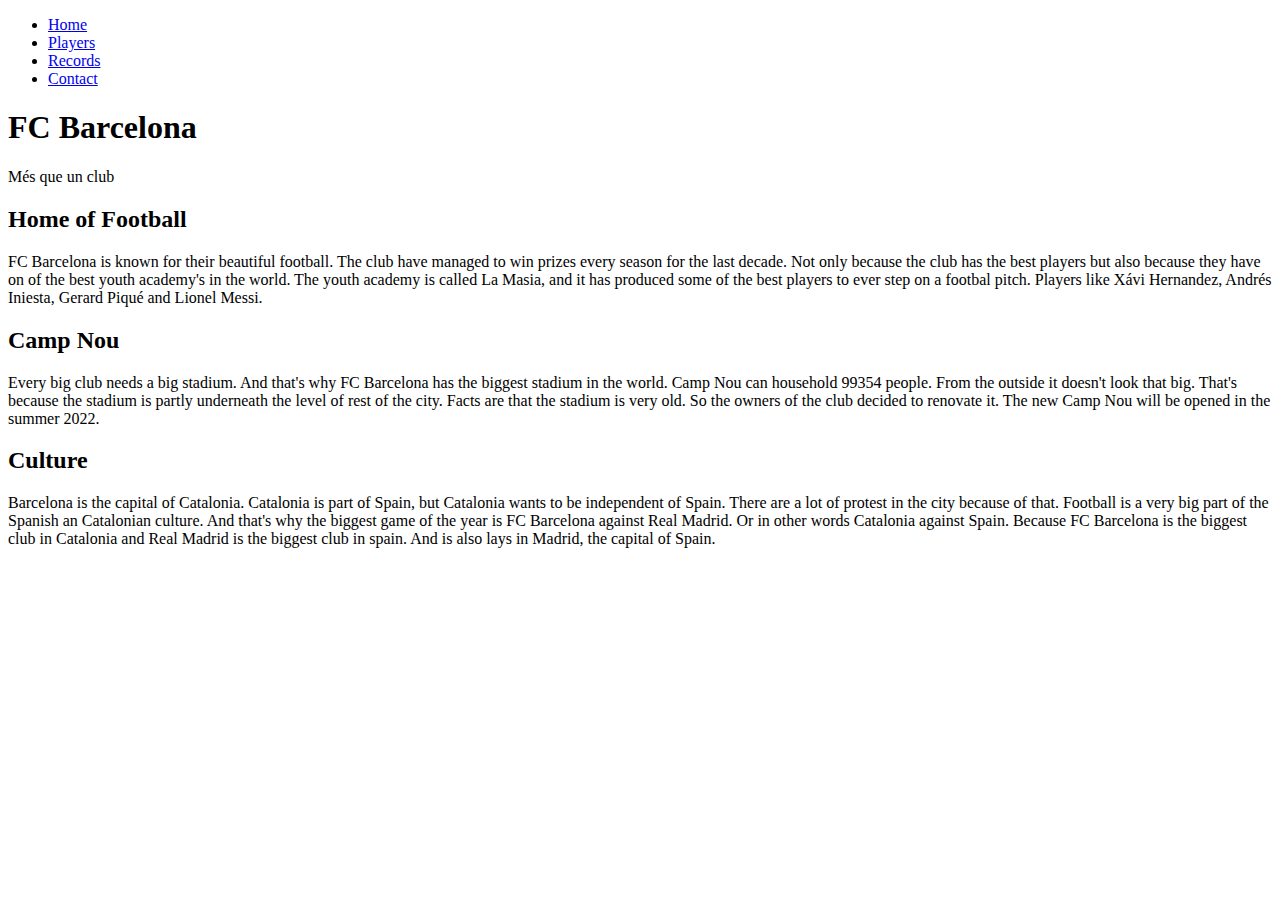
==== index.html @ 8a510df5 "Add files via upload" ====
<!DOCTYPE html>
<html lang="en">
<head>
<meta charset="utf-8"/>
    <title>FcBarcelona</title>
    <link href="https://fonts.googleapis.com/css?family=Lato&display=swap" rel="stylesheet">
    <link rel="stylesheet" href="./styling/stylesheet.css">
</head>
<body>
    <header>
        <nav>
            <ul>
                <li><a href="index.html">Home</a></li>
                <li><a href="players.html">Players</a></li>
                <li><a href="records.html">Records</a></li>
                <li><a href="#">Contact</a></li>
            </ul>
        </nav>
        <h1>FC Barcelona</h1> 
            <p class="slogan">Més que un club</p>
    </header>
    <main>
            <article>
            <section class="homeinfo">
                <h2>Home of Football</h2>
                    <p>FC Barcelona is known for their beautiful football. The club have managed to win prizes every season for the last decade. Not only because the club has the best players but also because they have on of the best youth academy's in the world. The youth academy is called La Masia, and it has produced some of the best players to ever step on a footbal pitch. Players like X&aacute;vi Hernandez, Andr&eacute;s Iniesta, Gerard Piqu&eacute; and Lionel Messi.</p>
            </section>
            <section class="homeinfo">
                <h2>Camp Nou</h2>
                    <p>Every big club needs a big stadium. And that's why FC Barcelona has the biggest stadium in the world. Camp Nou can household 99354 people. From the outside it doesn't look that big. That's because the stadium is partly underneath the level of rest of the city. Facts are that the stadium is very old. So the owners of the club decided to renovate it. The new Camp Nou will be opened in the summer 2022.</p>
            </section>
            <section class="homeinfo">
                <h2>Culture</h2>
                    <p>Barcelona is the capital of Catalonia. Catalonia is part of Spain, but Catalonia wants to be independent of Spain. There are a lot of protest in the city because of that. Football is a very big part of the Spanish an Catalonian culture. And that's why the biggest game of the year is FC Barcelona against Real Madrid. Or in other words Catalonia against Spain. Because FC Barcelona is the biggest club in Catalonia and Real Madrid is the biggest club in spain. And is also lays in Madrid, the capital of Spain. </p>
            </section>
        </article>
    </main>
</body>
</html>
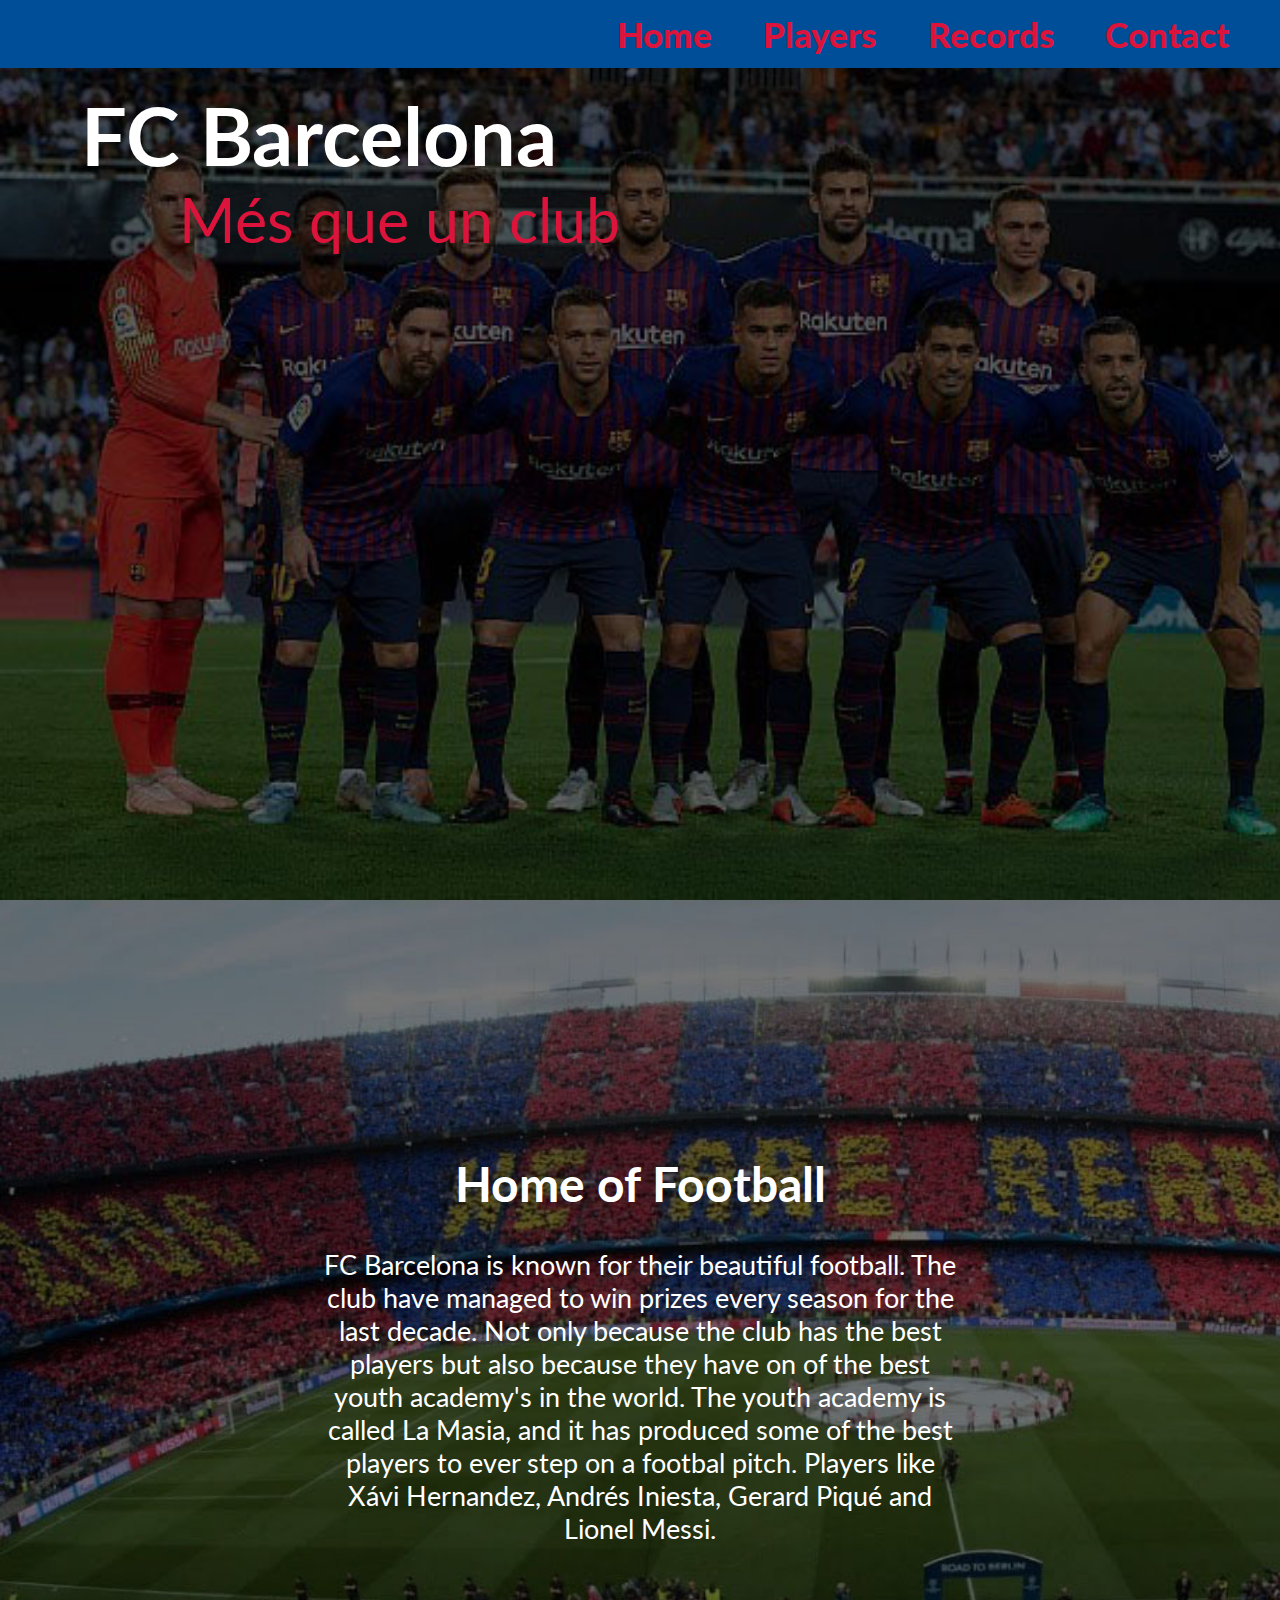
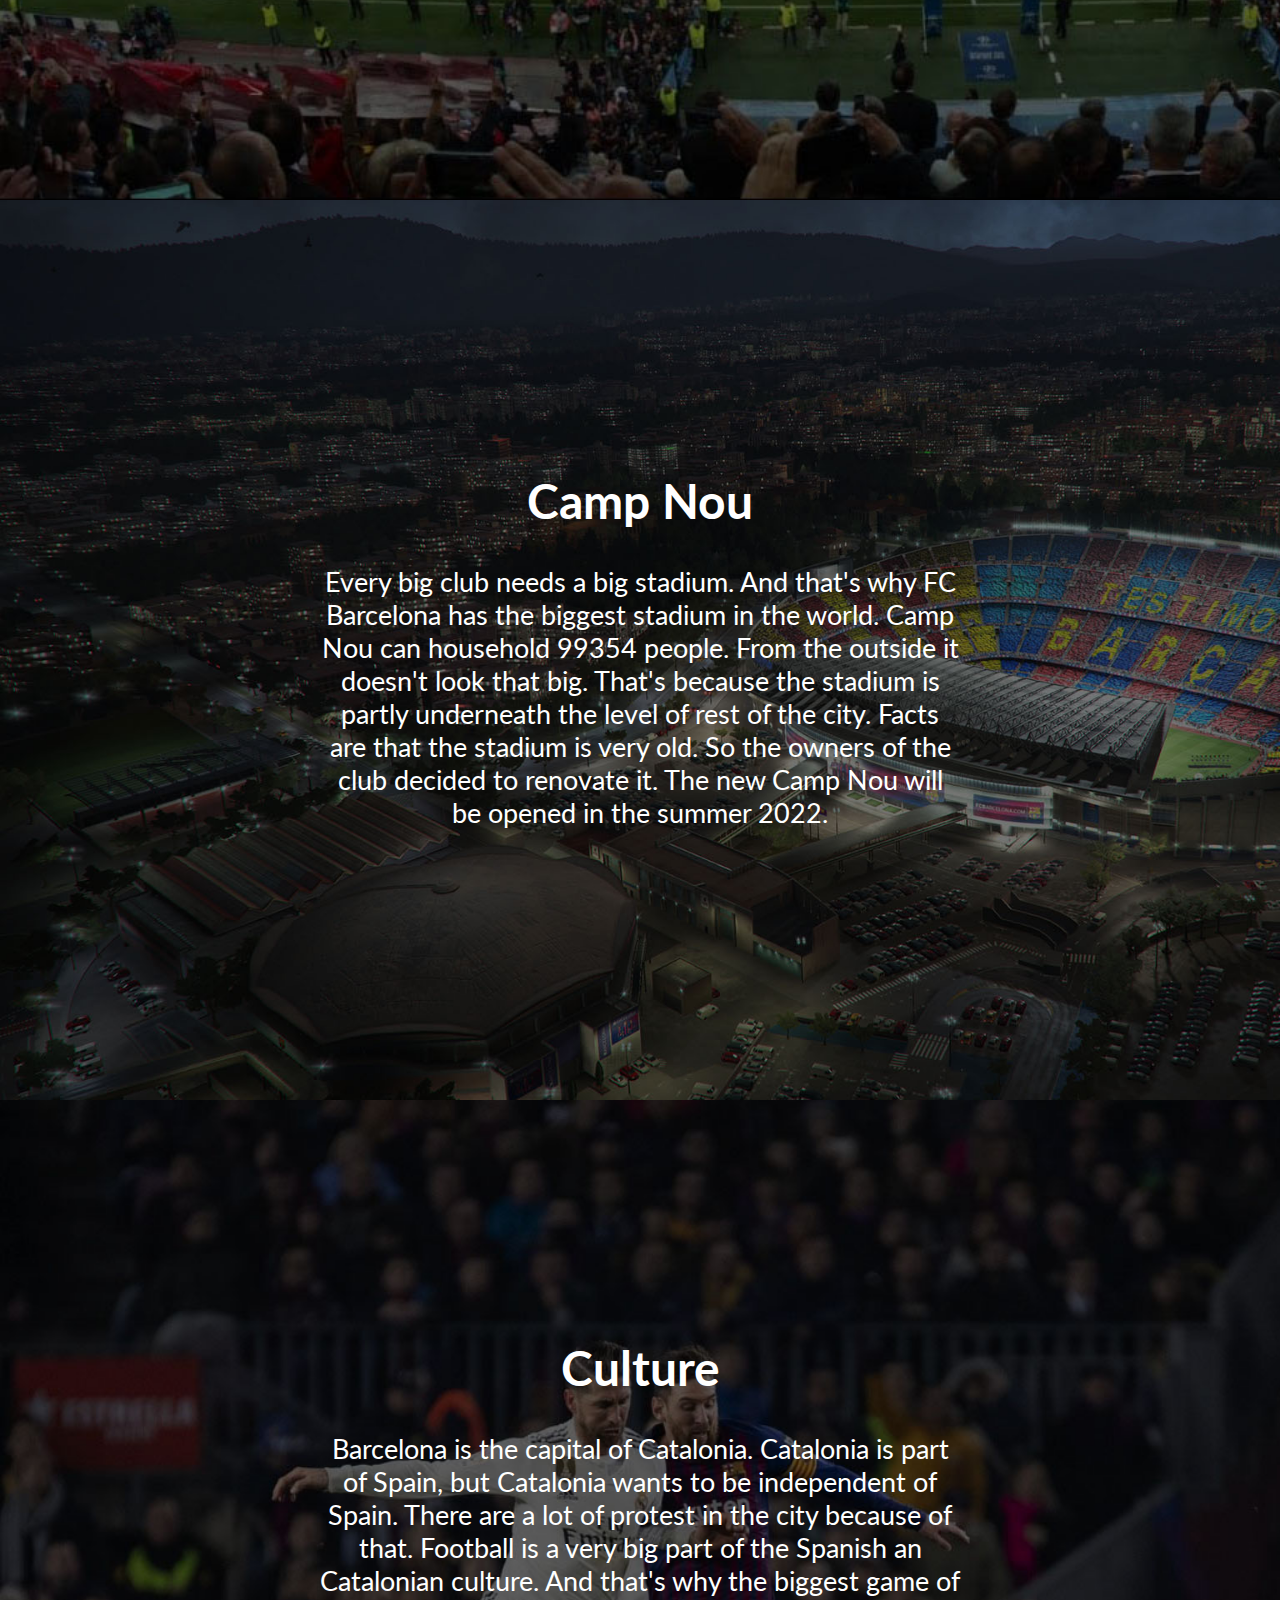
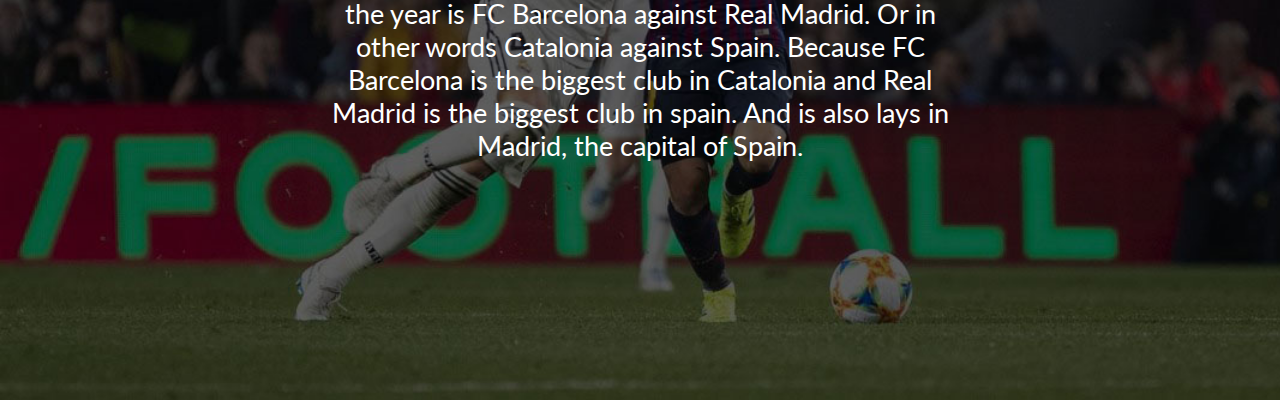
==== commit d96a9b34: "first committ" ====
--- a/index.html
+++ b/index.html
@@ -13,7 +13,7 @@
                 <li><a href="index.html">Home</a></li>
                 <li><a href="players.html">Players</a></li>
                 <li><a href="records.html">Records</a></li>
-                <li><a href="#">Contact</a></li>
+                <li><a href="contact.html">Contact</a></li>
             </ul>
         </nav>
         <h1>FC Barcelona</h1> 
--- a/styling/stylesheet.css
+++ b/styling/stylesheet.css
@@ -0,0 +1,308 @@
+*{
+    margin: 0;
+    padding: 0;
+    font-family: 'Lato', sans-serif;
+}
+main{
+    background-color: rgb(168,19,62);
+}
+nav{
+    width: 100vw;
+    background-color: rgb(0,77,152);
+    top: 0;
+}
+header{
+    background-image: url(plaatjes/teamfoto_bannerkopie.jpg);
+    background-color: rgb(168,19,62);
+    background-size: cover;
+    height: 100vh;
+}
+nav > ul{
+    display: flex;
+    list-style-type: none;
+    justify-content: flex-end;
+}
+nav ul li{
+    font-size: 2.2em;
+    padding: 1% 0%;
+    font-weight: 900;
+    margin-right: 4vw;
+}
+nav ul li a{
+    text-decoration: none;
+    color: crimson;
+}
+h1{
+    font-size: 9vh;
+    color: white;
+    padding-top: 2vh;
+    margin-left: 1em;
+}
+.slogan{
+    margin-left: 10vw;
+    padding-left: 4vw;
+    font-size: 6.8vh;
+    color: crimson;
+}
+.sloganplayers{
+    margin-left: 17vw;
+    padding-left: 4vw;
+    font-size: 6.8vh;
+    color: crimson;
+}
+section{
+    display: flex;
+    flex-flow: column;
+    padding: 0;
+    width: 100vw;
+    height: 80vh;
+    background-color: rgb(168,19,62);
+}
+h2{
+    font-size: 3em;
+    color: white;
+    margin: auto 25vw;
+    margin-bottom: 4vh;
+    text-align: center;
+}
+.homeinfo > p{
+    text-align: center;
+    font-size: 1.7em;
+    margin: auto 25vw;
+    margin-top: 0;
+    width: 50vw;
+    color:  white;
+}
+article{
+    width: 100vw;
+    position: relative;
+}
+article .homeinfo{
+    position: sticky;
+    position: -webkit-sticky;
+    top: 0;
+    width: 100%;
+    height: 100vh;
+    background-color: #000;
+    background-size: cover;
+}
+article .homeinfo:nth-child(1){
+    background-image: url(plaatjes/home_of_football.jpg);
+}
+article .homeinfo:nth-child(2){
+    background-image: url(plaatjes/camp_nou_evening.jpg);
+    background-size: cover;
+}
+article .homeinfo:nth-child(3){
+    background-image: url(plaatjes/elclassico.jpg);
+    background-size: cover;
+}
+
+
+
+
+
+
+/*Players page begins here*/
+/*Color and height card*/
+.goalkeeper, .defenders, .midfield, .attack{
+    height: 120vh;
+}
+.goalkeeper{
+    background-color: rgb(237,187,0);
+    border: 3px solid rgb(199,157,0);
+}
+.defenders{
+    border: 3px solid rgb(136,16,50);
+}
+.midfield{
+    background-color: rgb(0,77,152);
+    border: 3px solid rgb(0,57,112);
+}
+.attack{
+    background-color: rgb(11,179,99);
+    border: 3px solid rgb(7,125,69);
+}
+article .card{
+    position: sticky;
+    position: -webkit-sticky;
+    top: 0;
+}
+/*Background image fo each player*/
+.valdes{
+    background-image: url(plaatjes/victor-valdes_cardkopie.jpg);
+    background-size: cover;
+}
+.alves{
+    background-image: url(plaatjes/dani_alves_cardkopie.jpg);
+    background-size: cover;
+}
+.puyol{
+    background-image: url(plaatjes/carles_puyol_cardkopie.jpg);
+    background-size: cover;
+}
+.koeman{
+    background-image: url(plaatjes/ronald_koeman_cardkopie.jpg);
+    background-size: cover;
+}
+.abidal{
+    background-image: url(plaatjes/eric_abidal_cardkopie.jpg);
+    background-size: cover;
+}
+.iniesta{
+    background-image: url(plaatjes/andres_iniesta_cardkopie.jpg);
+    background-size: cover;
+}
+.xavi{
+    background-image: url(plaatjes/xavi_cardkopie.jpg);
+    background-size: cover;
+}
+.cruijff{
+    background-image: url(plaatjes/cruijff_cardkopie.jpg);
+    background-size: cover;
+}
+.messi{
+    background-image: url(plaatjes/messi_cardkopie.jpg);
+    background-size: cover;
+}
+.ronaldo{
+    background-image: url(plaatjes/ronaldo_cardkopie.jpg);
+    background-size: cover;
+}
+.eto{
+    background-image: url(plaatjes/eto-cardkopie.jpg);
+    background-size: cover;
+}
+
+
+
+/*position top left color and size of text*/
+.position{
+    font-size: 15vh;
+    margin: 0;
+    width: 20vw;
+}
+.gk{
+    color: rgb(199,157,0);
+}
+.rb, .cb, .lb{
+    color: rgb(136,16,50);
+}
+.cm, .cam{
+    color: rgb(0,57,112);
+}
+.rw, .st, .lw{
+    color: rgb(7,125,69);
+}
+/*info color size position*/
+.cardhead{
+    position: relative;
+    bottom: 14vh;
+    margin: 0 auto;
+    font-size: 10vh;
+}
+.card > p{
+    text-align: center;
+    font-size: 1.7em;
+    margin: auto 25vw;
+    margin-top: 0;
+    width: 50vw;
+    color:  white;
+}
+.last{
+    height: 100vh;
+}
+
+
+
+
+/*Beginning of records page*/
+.facts{
+    height: 70vh;
+}
+.facthead{
+    text-align: left;
+    margin-left: 2vw;
+}
+.facttext{
+    width: 50vw;
+    margin: 5vh 24.4vw 5vh 10vw;;
+    color: white;
+    font-size: 4vh;
+}
+span{
+    text-align: left;
+    font-size: 10vh;
+    margin-right: 3vw;
+    color: rgb(237,187,0);
+}
+
+
+
+
+
+
+
+/*Beginning of contactpage*/
+.slogancontact{
+    margin-left: 18vw;
+    padding-left: 4vw;
+    font-size: 6.8vh;
+    color: crimson;
+}
+.contactheader{
+    height: auto;
+}
+input, textarea{
+    font-size: 2vh;
+    font-weight: 600;
+}
+.contactsec{
+    padding: 40px 0;
+}
+.contactsec h1{
+    text-align: center;
+    color: #ddd;
+}
+.contactsec > h2{
+    display: none;
+}
+.contact-form{
+    max-width: 600px;
+    margin: auto;
+    padding: 0 10px;
+    overflow: hidden;
+}
+.contactformitem{
+    display: block;
+    width: 40vw;
+    box-sizing: border-box;
+    margin: 16px 0;
+    border: none;
+    background-color: rgb(0,77,152);
+    padding: 20px 40px;
+    outline: none;
+    color: rgb(237,187,0);
+    transition: 0.5s;
+}
+.contactformtext:hover{
+    box-shadow: 0 0 10px 4px #34495e;
+}
+textarea.contactformitem{
+    resize: none;
+    height: 120px;
+}
+.btn{
+    float: right;
+    border: none;
+    background-color: #34495e;
+    color: #fff;
+    padding: 12px 50px;
+    border-radius: 20px;
+    cursor: pointer;
+    transition: 0.5s;
+}
+.btn:hover{
+    background-color: rgb(0,77,152);
+    color: rgb(237,187,0);
+}